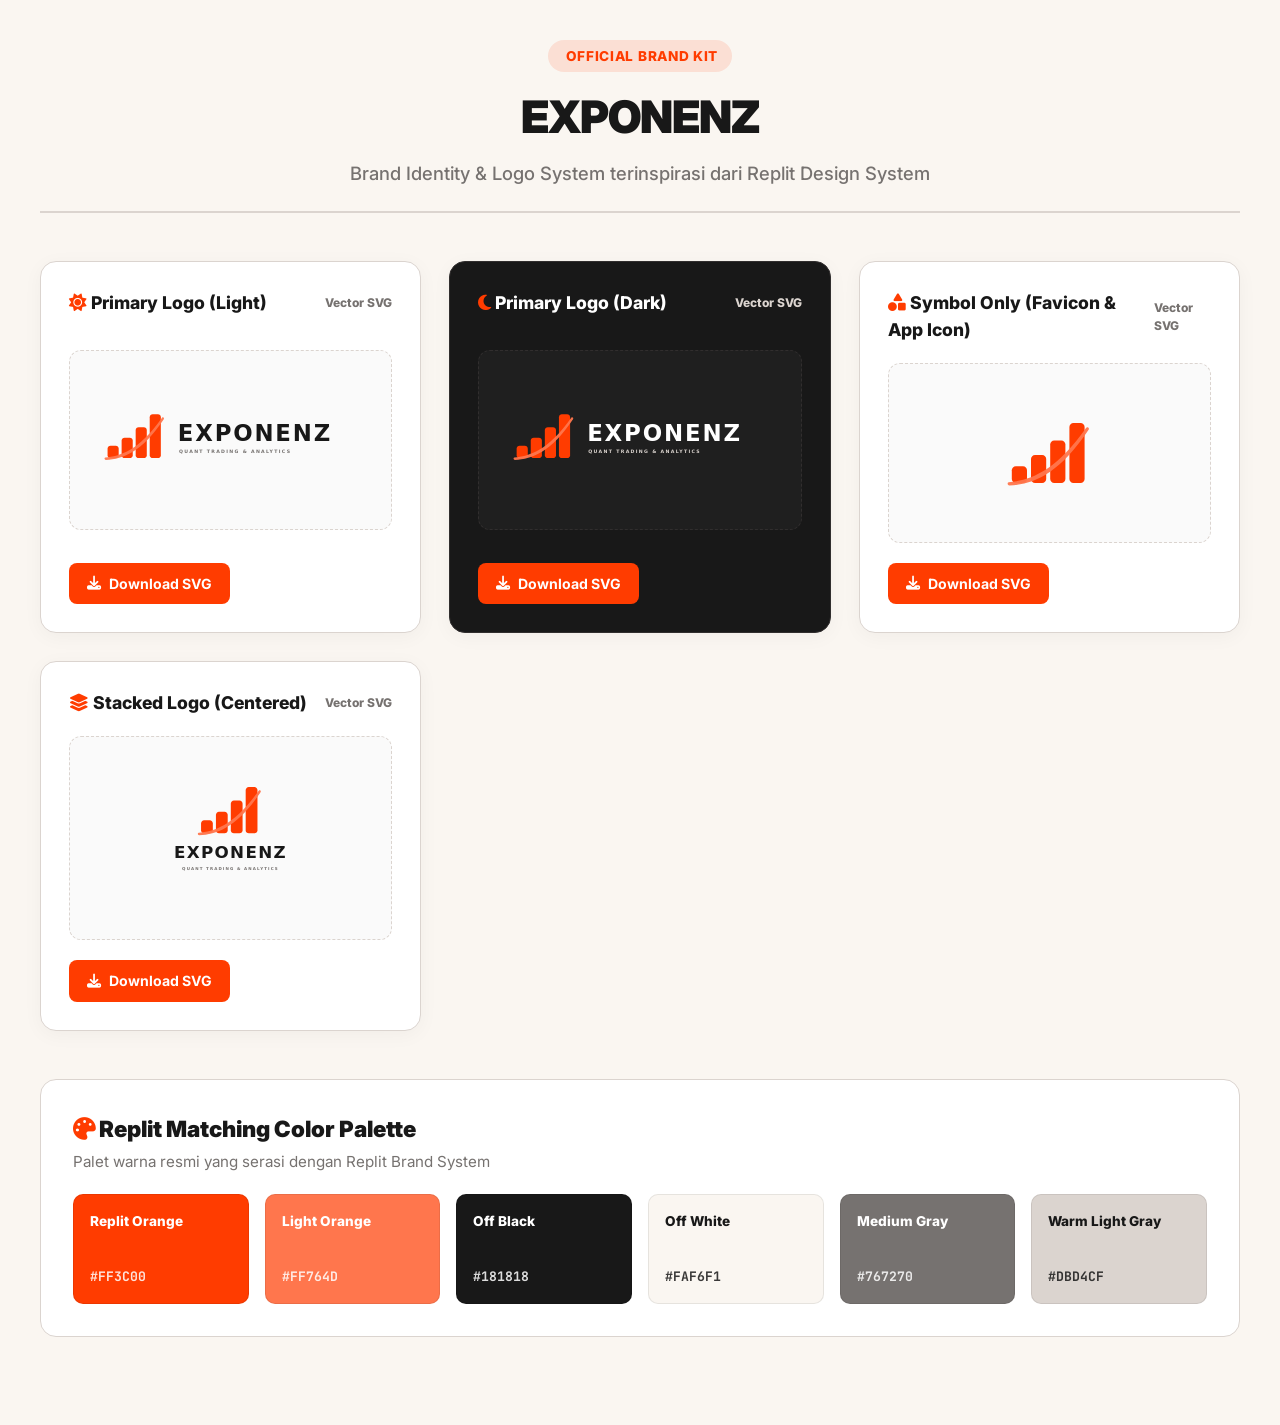
==== design/exponenz-brand/preview.html @ 91177ee4 "Add EXPONENZ Brand Identity and Logo Kit with Replit color palette" ====
<!DOCTYPE html>
<html lang="id">
<head>
    <meta charset="UTF-8">
    <meta name="viewport" content="width=device-width, initial-scale=1.0">
    <title>EXPONENZ - Official Brand Identity &amp; Logo Kit</title>
    <link rel="preconnect" href="https://fonts.googleapis.com">
    <link rel="preconnect" href="https://fonts.gstatic.com" crossorigin>
    <link href="https://fonts.googleapis.com/css2?family=Inter:wght@400;600;700;800;900&family=JetBrains+Mono:wght@600;800&display=swap" rel="stylesheet">
    <link rel="stylesheet" href="https://cdnjs.cloudflare.com/ajax/libs/font-awesome/6.4.0/css/all.min.css">
    <style>
        :root {
            --orange: #FF3C00;
            --light-orange: #FF764D;
            --off-white: #FAF6F1;
            --off-black: #181818;
            --dark-gray: #312E2E;
            --medium-gray: #767270;
            --warm-light-gray: #DBD4CF;
            --white: #FFFFFF;
        }

        * {
            box-sizing: border-box;
            margin: 0;
            padding: 0;
            font-family: 'Inter', -apple-system, BlinkMacSystemFont, sans-serif;
        }

        body {
            background-color: var(--off-white);
            color: var(--off-black);
            padding: 40px 20px;
            line-height: 1.5;
        }

        .container {
            max-width: 1200px;
            margin: 0 auto;
        }

        header {
            text-align: center;
            margin-bottom: 48px;
            padding-bottom: 24px;
            border-bottom: 2px solid var(--warm-light-gray);
        }

        .badge {
            display: inline-block;
            background: rgba(255, 60, 0, 0.12);
            color: var(--orange);
            font-size: 0.85rem;
            font-weight: 800;
            padding: 6px 14px;
            border-radius: 999px;
            margin-bottom: 12px;
            letter-spacing: 0.05em;
        }

        h1 {
            font-size: 2.8rem;
            font-weight: 900;
            letter-spacing: -0.02em;
            margin-bottom: 8px;
        }

        p.subtitle {
            font-size: 1.15rem;
            color: var(--medium-gray);
            font-weight: 500;
        }

        .grid {
            display: grid;
            grid-template-columns: repeat(auto-fit, minmax(360px, 1fr));
            gap: 28px;
            margin-bottom: 48px;
        }

        .card {
            background: var(--white);
            border: 1px solid var(--warm-light-gray);
            border-radius: 16px;
            padding: 28px;
            box-shadow: 0 4px 20px rgba(0, 0, 0, 0.04);
            display: flex;
            flex-direction: column;
            justify-content: space-between;
        }

        .card.dark-theme {
            background: var(--off-black);
            border-color: var(--dark-gray);
            color: var(--white);
        }

        .card-header {
            margin-bottom: 20px;
        }

        .card-title {
            font-size: 1.1rem;
            font-weight: 800;
            display: flex;
            align-items: center;
            justify-content: space-between;
        }

        .logo-preview-box {
            background: rgba(0, 0, 0, 0.02);
            border: 1px dashed var(--warm-light-gray);
            border-radius: 12px;
            padding: 36px 20px;
            display: flex;
            align-items: center;
            justify-content: center;
            min-height: 180px;
            margin-bottom: 20px;
        }

        .card.dark-theme .logo-preview-box {
            background: rgba(255, 255, 255, 0.03);
            border-color: var(--dark-gray);
        }

        .logo-preview-box svg {
            max-width: 100%;
            height: auto;
            max-height: 120px;
        }

        .palette-section {
            background: var(--white);
            border: 1px solid var(--warm-light-gray);
            border-radius: 16px;
            padding: 32px;
            margin-bottom: 48px;
        }

        .palette-grid {
            display: grid;
            grid-template-columns: repeat(auto-fit, minmax(160px, 1fr));
            gap: 16px;
            margin-top: 20px;
        }

        .color-chip {
            border-radius: 10px;
            padding: 16px;
            border: 1px solid rgba(0, 0, 0, 0.08);
            display: flex;
            flex-direction: column;
            justify-content: space-between;
            min-height: 110px;
        }

        .color-name {
            font-weight: 800;
            font-size: 0.85rem;
        }

        .color-hex {
            font-family: 'JetBrains Mono', monospace;
            font-size: 0.82rem;
            font-weight: 700;
            opacity: 0.85;
        }

        .btn-download {
            background: var(--orange);
            color: var(--white);
            border: none;
            padding: 10px 18px;
            border-radius: 8px;
            font-weight: 700;
            font-size: 0.88rem;
            cursor: pointer;
            display: inline-flex;
            align-items: center;
            gap: 8px;
            text-decoration: none;
            transition: opacity 0.2s;
        }

        .btn-download:hover {
            opacity: 0.9;
        }
    </style>
</head>
<body>
    <div class="container">
        <header>
            <div class="badge"><i class="fa-solid fa-sparkles"></i> OFFICIAL BRAND KIT</div>
            <h1>EXPONENZ</h1>
            <p class="subtitle">Brand Identity &amp; Logo System terinspirasi dari Replit Design System</p>
        </header>

        <div class="grid">
            <!-- 1. PRIMARY LOGO (LIGHT) -->
            <div class="card">
                <div class="card-header">
                    <div class="card-title">
                        <span><i class="fa-solid fa-sun" style="color: #FF3C00;"></i> Primary Logo (Light)</span>
                        <span style="font-size: 0.75rem; color: var(--medium-gray);">Vector SVG</span>
                    </div>
                </div>
                <div class="logo-preview-box">
                    <img src="./Logo Kit/Exponenz Primary Logo/Exponenz-Logo-Primary.svg" alt="Exponenz Primary Logo" style="max-height: 90px; width: auto;">
                </div>
                <div>
                    <a href="./Logo Kit/Exponenz Primary Logo/Exponenz-Logo-Primary.svg" download class="btn-download"><i class="fa-solid fa-download"></i> Download SVG</a>
                </div>
            </div>

            <!-- 2. PRIMARY LOGO (DARK MODE) -->
            <div class="card dark-theme">
                <div class="card-header">
                    <div class="card-title">
                        <span><i class="fa-solid fa-moon" style="color: #FF3C00;"></i> Primary Logo (Dark)</span>
                        <span style="font-size: 0.75rem; color: #DBD4CF;">Vector SVG</span>
                    </div>
                </div>
                <div class="logo-preview-box">
                    <img src="./Logo Kit/Exponenz Primary Logo/Exponenz-Logo-Dark.svg" alt="Exponenz Dark Logo" style="max-height: 90px; width: auto;">
                </div>
                <div>
                    <a href="./Logo Kit/Exponenz Primary Logo/Exponenz-Logo-Dark.svg" download class="btn-download"><i class="fa-solid fa-download"></i> Download SVG</a>
                </div>
            </div>

            <!-- 3. BRAND SYMBOL ONLY -->
            <div class="card">
                <div class="card-header">
                    <div class="card-title">
                        <span><i class="fa-solid fa-shapes" style="color: #FF3C00;"></i> Symbol Only (Favicon &amp; App Icon)</span>
                        <span style="font-size: 0.75rem; color: var(--medium-gray);">Vector SVG</span>
                    </div>
                </div>
                <div class="logo-preview-box">
                    <img src="./Logo Kit/Exponenz Symbol/Exponenz-Symbol.svg" alt="Exponenz Symbol" style="max-height: 100px; width: auto;">
                </div>
                <div>
                    <a href="./Logo Kit/Exponenz Symbol/Exponenz-Symbol.svg" download class="btn-download"><i class="fa-solid fa-download"></i> Download SVG</a>
                </div>
            </div>

            <!-- 4. STACKED LOGO -->
            <div class="card">
                <div class="card-header">
                    <div class="card-title">
                        <span><i class="fa-solid fa-layer-group" style="color: #FF3C00;"></i> Stacked Logo (Centered)</span>
                        <span style="font-size: 0.75rem; color: var(--medium-gray);">Vector SVG</span>
                    </div>
                </div>
                <div class="logo-preview-box">
                    <img src="./Logo Kit/Exponenz Stacked Logo/Exponenz-Logo-Stacked.svg" alt="Exponenz Stacked Logo" style="max-height: 130px; width: auto;">
                </div>
                <div>
                    <a href="./Logo Kit/Exponenz Stacked Logo/Exponenz-Logo-Stacked.svg" download class="btn-download"><i class="fa-solid fa-download"></i> Download SVG</a>
                </div>
            </div>
        </div>

        <!-- BRAND COLOR PALETTE -->
        <div class="palette-section">
            <h2 style="font-size: 1.4rem; font-weight: 900; margin-bottom: 6px;"><i class="fa-solid fa-palette" style="color: #FF3C00;"></i> Replit Matching Color Palette</h2>
            <p style="color: var(--medium-gray); font-size: 0.95rem;">Palet warna resmi yang serasi dengan Replit Brand System</p>

            <div class="palette-grid">
                <div class="color-chip" style="background: #FF3C00; color: #FFFFFF;">
                    <span class="color-name">Replit Orange</span>
                    <span class="color-hex">#FF3C00</span>
                </div>
                <div class="color-chip" style="background: #FF764D; color: #FFFFFF;">
                    <span class="color-name">Light Orange</span>
                    <span class="color-hex">#FF764D</span>
                </div>
                <div class="color-chip" style="background: #181818; color: #FFFFFF;">
                    <span class="color-name">Off Black</span>
                    <span class="color-hex">#181818</span>
                </div>
                <div class="color-chip" style="background: #FAF6F1; color: #181818;">
                    <span class="color-name">Off White</span>
                    <span class="color-hex">#FAF6F1</span>
                </div>
                <div class="color-chip" style="background: #767270; color: #FFFFFF;">
                    <span class="color-name">Medium Gray</span>
                    <span class="color-hex">#767270</span>
                </div>
                <div class="color-chip" style="background: #DBD4CF; color: #181818;">
                    <span class="color-name">Warm Light Gray</span>
                    <span class="color-hex">#DBD4CF</span>
                </div>
            </div>
        </div>
    </div>
</body>
</html>
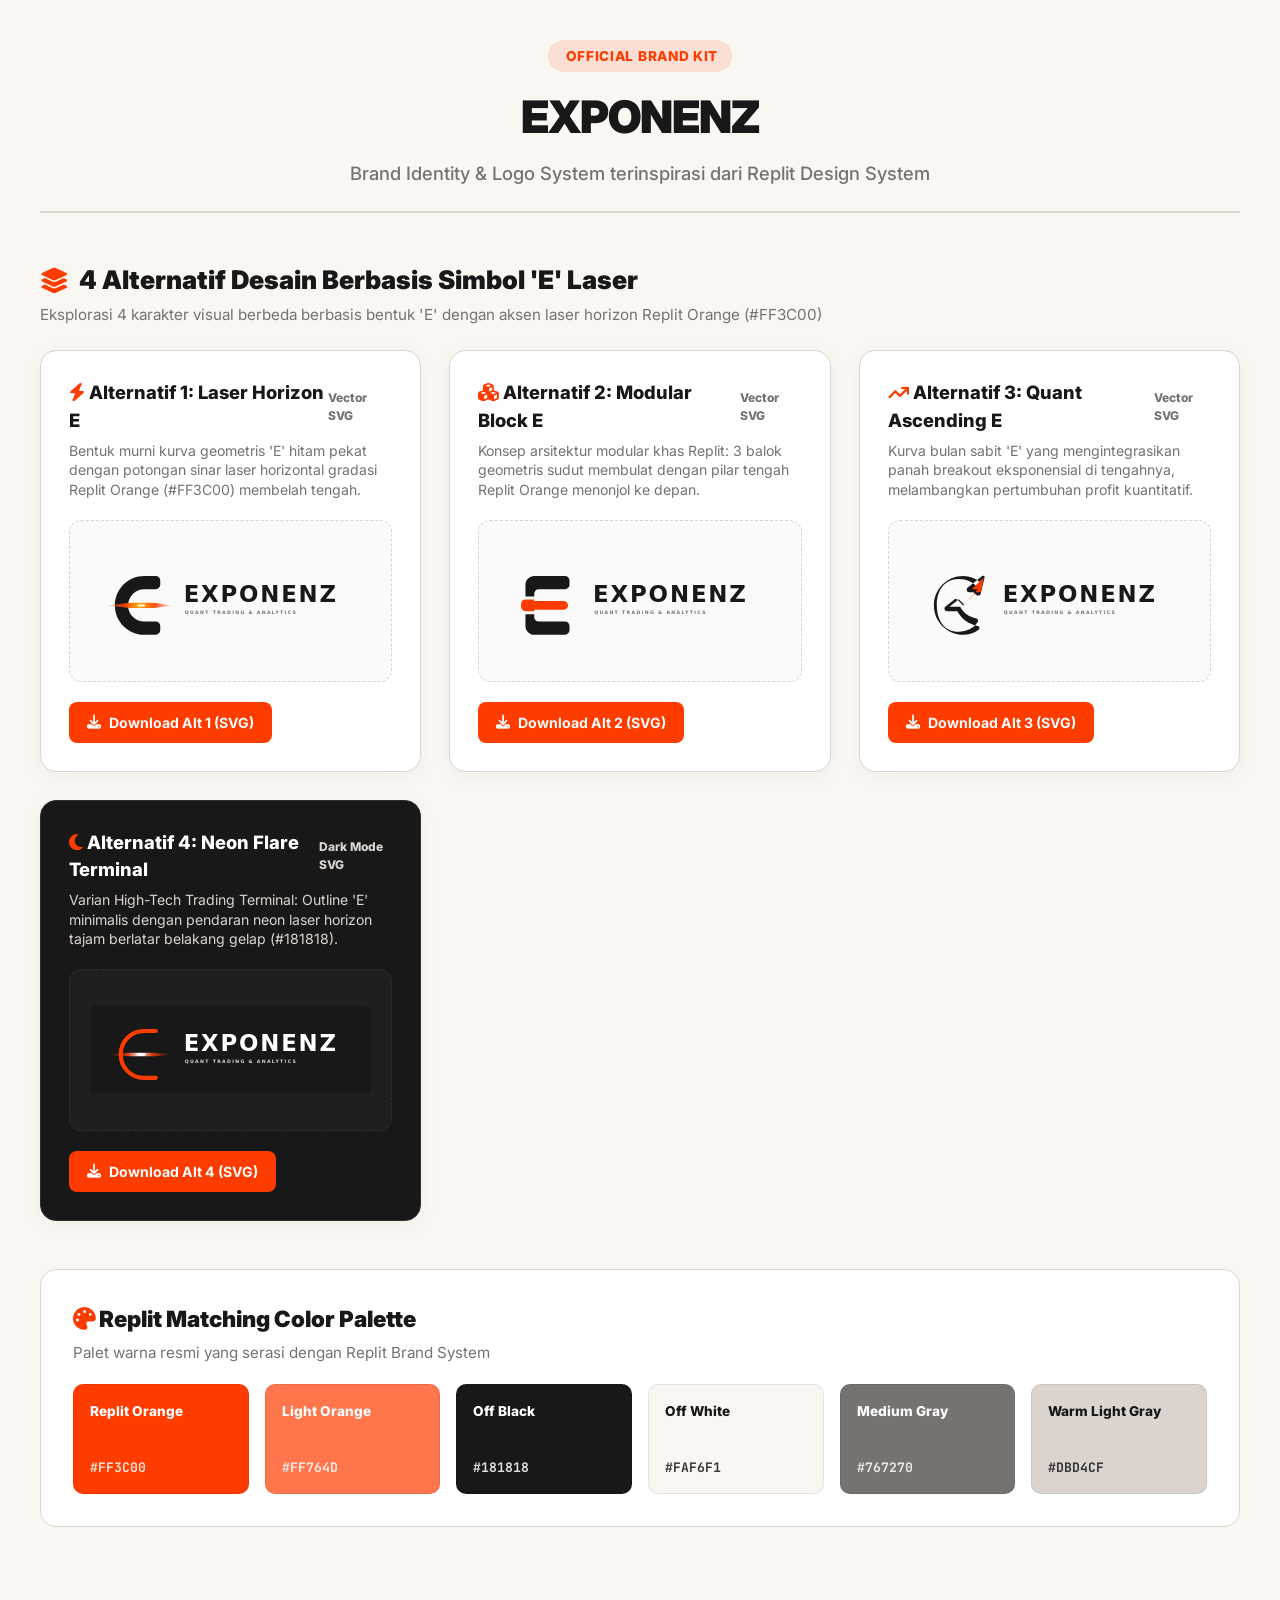
==== commit fdfea90e: "Add 4 logo design alternatives based on laser E concept" ====
--- a/design/exponenz-brand/preview.html
+++ b/design/exponenz-brand/preview.html
@@ -3,7 +3,7 @@
 <head>
     <meta charset="UTF-8">
     <meta name="viewport" content="width=device-width, initial-scale=1.0">
-    <title>EXPONENZ - Official Brand Identity &amp; Logo Kit</title>
+    <title>EXPONENZ - Official Brand Identity &amp; Logo Alternatives</title>
     <link rel="preconnect" href="https://fonts.googleapis.com">
     <link rel="preconnect" href="https://fonts.gstatic.com" crossorigin>
     <link href="https://fonts.googleapis.com/css2?family=Inter:wght@400;600;700;800;900&family=JetBrains+Mono:wght@600;800&display=swap" rel="stylesheet">
@@ -71,6 +71,26 @@
             font-weight: 500;
         }
 
+        .section-header {
+            margin-top: 40px;
+            margin-bottom: 24px;
+        }
+
+        .section-header h2 {
+            font-size: 1.6rem;
+            font-weight: 900;
+            color: var(--off-black);
+            display: flex;
+            align-items: center;
+            gap: 10px;
+        }
+
+        .section-header p {
+            color: var(--medium-gray);
+            font-size: 0.95rem;
+            margin-top: 4px;
+        }
+
         .grid {
             display: grid;
             grid-template-columns: repeat(auto-fit, minmax(360px, 1fr));
@@ -87,6 +107,12 @@
             display: flex;
             flex-direction: column;
             justify-content: space-between;
+            transition: transform 0.2s, box-shadow 0.2s;
+        }
+
+        .card:hover {
+            transform: translateY(-4px);
+            box-shadow: 0 10px 30px rgba(0, 0, 0, 0.08);
         }
 
         .card.dark-theme {
@@ -100,11 +126,22 @@
         }
 
         .card-title {
-            font-size: 1.1rem;
+            font-size: 1.15rem;
             font-weight: 800;
             display: flex;
             align-items: center;
             justify-content: space-between;
+        }
+
+        .card-desc {
+            font-size: 0.88rem;
+            color: var(--medium-gray);
+            margin-top: 6px;
+            line-height: 1.4;
+        }
+
+        .card.dark-theme .card-desc {
+            color: var(--warm-light-gray);
         }
 
         .logo-preview-box {
@@ -115,7 +152,7 @@
             display: flex;
             align-items: center;
             justify-content: center;
-            min-height: 180px;
+            min-height: 160px;
             margin-bottom: 20px;
         }
 
@@ -124,10 +161,10 @@
             border-color: var(--dark-gray);
         }
 
-        .logo-preview-box svg {
+        .logo-preview-box img, .logo-preview-box svg {
             max-width: 100%;
             height: auto;
-            max-height: 120px;
+            max-height: 110px;
         }
 
         .palette-section {
@@ -196,68 +233,86 @@
             <p class="subtitle">Brand Identity &amp; Logo System terinspirasi dari Replit Design System</p>
         </header>
 
+        <!-- 4 ALTERNATIF BERBASIS SIMBOL 'E' DENGAN LASER HORIZON -->
+        <div class="section-header">
+            <h2><i class="fa-solid fa-layer-group" style="color: #FF3C00;"></i> 4 Alternatif Desain Berbasis Simbol 'E' Laser</h2>
+            <p>Eksplorasi 4 karakter visual berbeda berbasis bentuk 'E' dengan aksen laser horizon Replit Orange (#FF3C00)</p>
+        </div>
+
         <div class="grid">
-            <!-- 1. PRIMARY LOGO (LIGHT) -->
+            <!-- ALT 1: LASER HORIZON E -->
             <div class="card">
-                <div class="card-header">
-                    <div class="card-title">
-                        <span><i class="fa-solid fa-sun" style="color: #FF3C00;"></i> Primary Logo (Light)</span>
-                        <span style="font-size: 0.75rem; color: var(--medium-gray);">Vector SVG</span>
-                    </div>
-                </div>
-                <div class="logo-preview-box">
-                    <img src="./Logo Kit/Exponenz Primary Logo/Exponenz-Logo-Primary.svg" alt="Exponenz Primary Logo" style="max-height: 90px; width: auto;">
-                </div>
-                <div>
-                    <a href="./Logo Kit/Exponenz Primary Logo/Exponenz-Logo-Primary.svg" download class="btn-download"><i class="fa-solid fa-download"></i> Download SVG</a>
-                </div>
-            </div>
-
-            <!-- 2. PRIMARY LOGO (DARK MODE) -->
+                <div>
+                    <div class="card-header">
+                        <div class="card-title">
+                            <span><i class="fa-solid fa-bolt" style="color: #FF3C00;"></i> Alternatif 1: Laser Horizon E</span>
+                            <span style="font-size: 0.75rem; color: var(--medium-gray);">Vector SVG</span>
+                        </div>
+                        <p class="card-desc">Bentuk murni kurva geometris 'E' hitam pekat dengan potongan sinar laser horizontal gradasi Replit Orange (#FF3C00) membelah tengah.</p>
+                    </div>
+                    <div class="logo-preview-box">
+                        <img src="./alternatives/Alt-1-Laser-Horizon.svg" alt="Alt 1 Laser Horizon E">
+                    </div>
+                </div>
+                <div>
+                    <a href="./alternatives/Alt-1-Laser-Horizon.svg" download class="btn-download"><i class="fa-solid fa-download"></i> Download Alt 1 (SVG)</a>
+                </div>
+            </div>
+
+            <!-- ALT 2: MODULAR BLOCK E -->
+            <div class="card">
+                <div>
+                    <div class="card-header">
+                        <div class="card-title">
+                            <span><i class="fa-solid fa-cubes" style="color: #FF3C00;"></i> Alternatif 2: Modular Block E</span>
+                            <span style="font-size: 0.75rem; color: var(--medium-gray);">Vector SVG</span>
+                        </div>
+                        <p class="card-desc">Konsep arsitektur modular khas Replit: 3 balok geometris sudut membulat dengan pilar tengah Replit Orange menonjol ke depan.</p>
+                    </div>
+                    <div class="logo-preview-box">
+                        <img src="./alternatives/Alt-2-Modular-Block.svg" alt="Alt 2 Modular Block E">
+                    </div>
+                </div>
+                <div>
+                    <a href="./alternatives/Alt-2-Modular-Block.svg" download class="btn-download"><i class="fa-solid fa-download"></i> Download Alt 2 (SVG)</a>
+                </div>
+            </div>
+
+            <!-- ALT 3: QUANT ASCENDING E -->
+            <div class="card">
+                <div>
+                    <div class="card-header">
+                        <div class="card-title">
+                            <span><i class="fa-solid fa-arrow-trend-up" style="color: #FF3C00;"></i> Alternatif 3: Quant Ascending E</span>
+                            <span style="font-size: 0.75rem; color: var(--medium-gray);">Vector SVG</span>
+                        </div>
+                        <p class="card-desc">Kurva bulan sabit 'E' yang mengintegrasikan panah breakout eksponensial di tengahnya, melambangkan pertumbuhan profit kuantitatif.</p>
+                    </div>
+                    <div class="logo-preview-box">
+                        <img src="./alternatives/Alt-3-Quant-Ascending.svg" alt="Alt 3 Quant Ascending E">
+                    </div>
+                </div>
+                <div>
+                    <a href="./alternatives/Alt-3-Quant-Ascending.svg" download class="btn-download"><i class="fa-solid fa-download"></i> Download Alt 3 (SVG)</a>
+                </div>
+            </div>
+
+            <!-- ALT 4: NEON FLARE DARK -->
             <div class="card dark-theme">
-                <div class="card-header">
-                    <div class="card-title">
-                        <span><i class="fa-solid fa-moon" style="color: #FF3C00;"></i> Primary Logo (Dark)</span>
-                        <span style="font-size: 0.75rem; color: #DBD4CF;">Vector SVG</span>
-                    </div>
-                </div>
-                <div class="logo-preview-box">
-                    <img src="./Logo Kit/Exponenz Primary Logo/Exponenz-Logo-Dark.svg" alt="Exponenz Dark Logo" style="max-height: 90px; width: auto;">
-                </div>
-                <div>
-                    <a href="./Logo Kit/Exponenz Primary Logo/Exponenz-Logo-Dark.svg" download class="btn-download"><i class="fa-solid fa-download"></i> Download SVG</a>
-                </div>
-            </div>
-
-            <!-- 3. BRAND SYMBOL ONLY -->
-            <div class="card">
-                <div class="card-header">
-                    <div class="card-title">
-                        <span><i class="fa-solid fa-shapes" style="color: #FF3C00;"></i> Symbol Only (Favicon &amp; App Icon)</span>
-                        <span style="font-size: 0.75rem; color: var(--medium-gray);">Vector SVG</span>
-                    </div>
-                </div>
-                <div class="logo-preview-box">
-                    <img src="./Logo Kit/Exponenz Symbol/Exponenz-Symbol.svg" alt="Exponenz Symbol" style="max-height: 100px; width: auto;">
-                </div>
-                <div>
-                    <a href="./Logo Kit/Exponenz Symbol/Exponenz-Symbol.svg" download class="btn-download"><i class="fa-solid fa-download"></i> Download SVG</a>
-                </div>
-            </div>
-
-            <!-- 4. STACKED LOGO -->
-            <div class="card">
-                <div class="card-header">
-                    <div class="card-title">
-                        <span><i class="fa-solid fa-layer-group" style="color: #FF3C00;"></i> Stacked Logo (Centered)</span>
-                        <span style="font-size: 0.75rem; color: var(--medium-gray);">Vector SVG</span>
-                    </div>
-                </div>
-                <div class="logo-preview-box">
-                    <img src="./Logo Kit/Exponenz Stacked Logo/Exponenz-Logo-Stacked.svg" alt="Exponenz Stacked Logo" style="max-height: 130px; width: auto;">
-                </div>
-                <div>
-                    <a href="./Logo Kit/Exponenz Stacked Logo/Exponenz-Logo-Stacked.svg" download class="btn-download"><i class="fa-solid fa-download"></i> Download SVG</a>
+                <div>
+                    <div class="card-header">
+                        <div class="card-title">
+                            <span><i class="fa-solid fa-moon" style="color: #FF3C00;"></i> Alternatif 4: Neon Flare Terminal</span>
+                            <span style="font-size: 0.75rem; color: var(--warm-light-gray);">Dark Mode SVG</span>
+                        </div>
+                        <p class="card-desc">Varian High-Tech Trading Terminal: Outline 'E' minimalis dengan pendaran neon laser horizon tajam berlatar belakang gelap (#181818).</p>
+                    </div>
+                    <div class="logo-preview-box">
+                        <img src="./alternatives/Alt-4-Neon-Flare-Dark.svg" alt="Alt 4 Neon Flare Dark">
+                    </div>
+                </div>
+                <div>
+                    <a href="./alternatives/Alt-4-Neon-Flare-Dark.svg" download class="btn-download"><i class="fa-solid fa-download"></i> Download Alt 4 (SVG)</a>
                 </div>
             </div>
         </div>
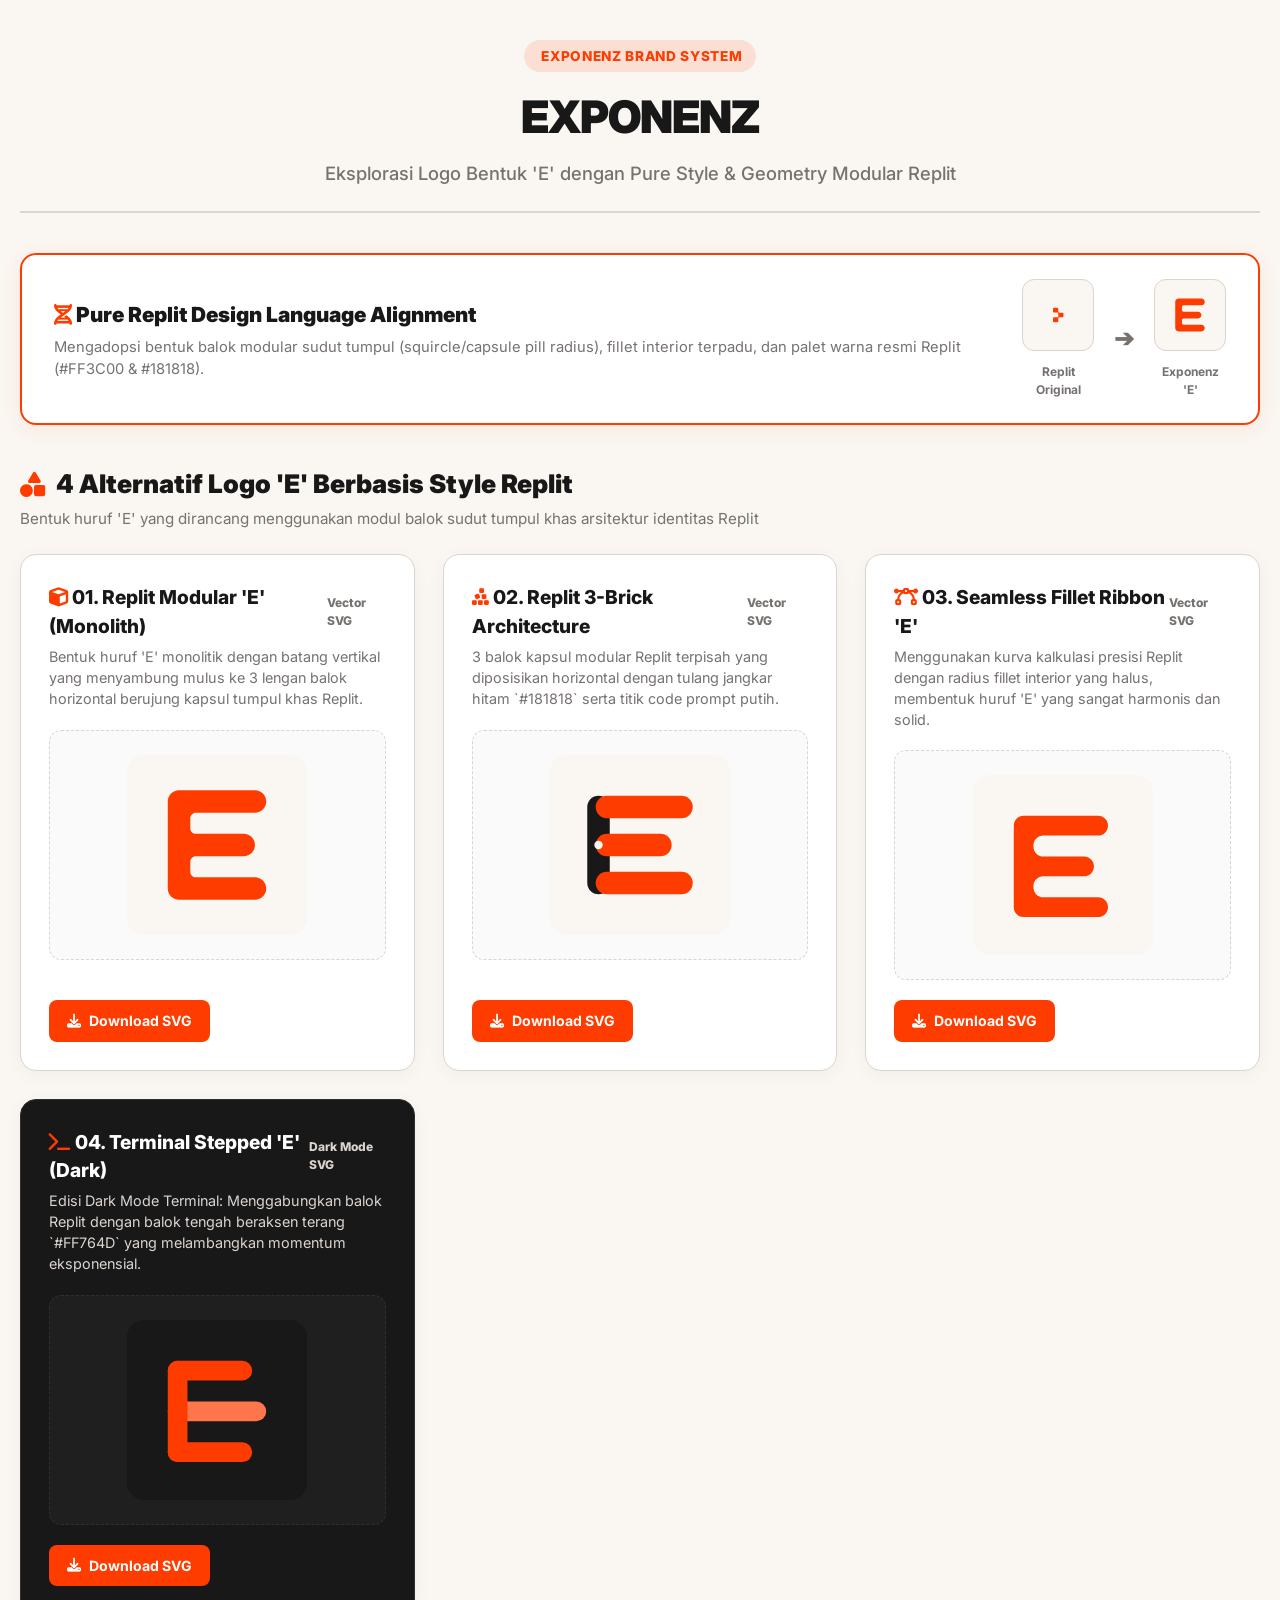
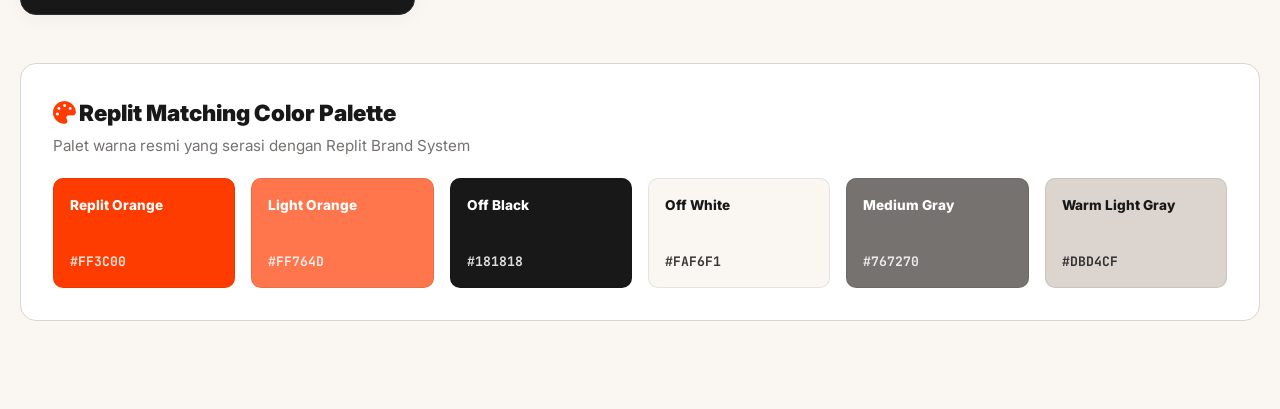
==== commit e70a4ca5: "Add 4 Replit-style modular E logo variations" ====
--- a/design/exponenz-brand/preview.html
+++ b/design/exponenz-brand/preview.html
@@ -3,7 +3,7 @@
 <head>
     <meta charset="UTF-8">
     <meta name="viewport" content="width=device-width, initial-scale=1.0">
-    <title>EXPONENZ - Official Brand Identity &amp; Logo Alternatives</title>
+    <title>EXPONENZ - Replit-Style Logo Exploration</title>
     <link rel="preconnect" href="https://fonts.googleapis.com">
     <link rel="preconnect" href="https://fonts.gstatic.com" crossorigin>
     <link href="https://fonts.googleapis.com/css2?family=Inter:wght@400;600;700;800;900&family=JetBrains+Mono:wght@600;800&display=swap" rel="stylesheet">
@@ -35,13 +35,13 @@
         }
 
         .container {
-            max-width: 1200px;
+            max-width: 1280px;
             margin: 0 auto;
         }
 
         header {
             text-align: center;
-            margin-bottom: 48px;
+            margin-bottom: 40px;
             padding-bottom: 24px;
             border-bottom: 2px solid var(--warm-light-gray);
         }
@@ -71,6 +71,59 @@
             font-weight: 500;
         }
 
+        /* DNA Comparison Banner */
+        .dna-banner {
+            background: var(--white);
+            border: 2px solid var(--orange);
+            border-radius: 16px;
+            padding: 24px 32px;
+            margin-bottom: 40px;
+            display: flex;
+            align-items: center;
+            justify-content: space-between;
+            gap: 24px;
+            box-shadow: 0 4px 20px rgba(255, 60, 0, 0.08);
+        }
+
+        .dna-info h3 {
+            font-size: 1.3rem;
+            font-weight: 900;
+            color: var(--off-black);
+            margin-bottom: 6px;
+        }
+
+        .dna-info p {
+            font-size: 0.92rem;
+            color: var(--medium-gray);
+        }
+
+        .dna-visuals {
+            display: flex;
+            align-items: center;
+            gap: 20px;
+        }
+
+        .dna-box {
+            text-align: center;
+        }
+
+        .dna-box span {
+            display: block;
+            font-size: 0.75rem;
+            font-weight: 700;
+            margin-top: 6px;
+            color: var(--medium-gray);
+        }
+
+        .dna-box svg, .dna-box img {
+            width: 72px;
+            height: 72px;
+            border-radius: 12px;
+            background: var(--off-white);
+            padding: 8px;
+            border: 1px solid var(--warm-light-gray);
+        }
+
         .section-header {
             margin-top: 40px;
             margin-bottom: 24px;
@@ -93,7 +146,7 @@
 
         .grid {
             display: grid;
-            grid-template-columns: repeat(auto-fit, minmax(360px, 1fr));
+            grid-template-columns: repeat(auto-fit, minmax(380px, 1fr));
             gap: 28px;
             margin-bottom: 48px;
         }
@@ -126,7 +179,7 @@
         }
 
         .card-title {
-            font-size: 1.15rem;
+            font-size: 1.2rem;
             font-weight: 800;
             display: flex;
             align-items: center;
@@ -134,10 +187,10 @@
         }
 
         .card-desc {
-            font-size: 0.88rem;
+            font-size: 0.9rem;
             color: var(--medium-gray);
             margin-top: 6px;
-            line-height: 1.4;
+            line-height: 1.45;
         }
 
         .card.dark-theme .card-desc {
@@ -148,11 +201,11 @@
             background: rgba(0, 0, 0, 0.02);
             border: 1px dashed var(--warm-light-gray);
             border-radius: 12px;
-            padding: 36px 20px;
+            padding: 24px;
             display: flex;
             align-items: center;
             justify-content: center;
-            min-height: 160px;
+            min-height: 220px;
             margin-bottom: 20px;
         }
 
@@ -164,44 +217,7 @@
         .logo-preview-box img, .logo-preview-box svg {
             max-width: 100%;
             height: auto;
-            max-height: 110px;
-        }
-
-        .palette-section {
-            background: var(--white);
-            border: 1px solid var(--warm-light-gray);
-            border-radius: 16px;
-            padding: 32px;
-            margin-bottom: 48px;
-        }
-
-        .palette-grid {
-            display: grid;
-            grid-template-columns: repeat(auto-fit, minmax(160px, 1fr));
-            gap: 16px;
-            margin-top: 20px;
-        }
-
-        .color-chip {
-            border-radius: 10px;
-            padding: 16px;
-            border: 1px solid rgba(0, 0, 0, 0.08);
-            display: flex;
-            flex-direction: column;
-            justify-content: space-between;
-            min-height: 110px;
-        }
-
-        .color-name {
-            font-weight: 800;
-            font-size: 0.85rem;
-        }
-
-        .color-hex {
-            font-family: 'JetBrains Mono', monospace;
-            font-size: 0.82rem;
-            font-weight: 700;
-            opacity: 0.85;
+            max-height: 180px;
         }
 
         .btn-download {
@@ -223,96 +239,153 @@
         .btn-download:hover {
             opacity: 0.9;
         }
+
+        /* PALETTE SECTION */
+        .palette-section {
+            background: var(--white);
+            border: 1px solid var(--warm-light-gray);
+            border-radius: 16px;
+            padding: 32px;
+            margin-bottom: 48px;
+        }
+
+        .palette-grid {
+            display: grid;
+            grid-template-columns: repeat(auto-fit, minmax(160px, 1fr));
+            gap: 16px;
+            margin-top: 20px;
+        }
+
+        .color-chip {
+            border-radius: 10px;
+            padding: 16px;
+            border: 1px solid rgba(0, 0, 0, 0.08);
+            display: flex;
+            flex-direction: column;
+            justify-content: space-between;
+            min-height: 110px;
+        }
+
+        .color-name {
+            font-weight: 800;
+            font-size: 0.85rem;
+        }
+
+        .color-hex {
+            font-family: 'JetBrains Mono', monospace;
+            font-size: 0.82rem;
+            font-weight: 700;
+            opacity: 0.85;
+        }
     </style>
 </head>
 <body>
     <div class="container">
         <header>
-            <div class="badge"><i class="fa-solid fa-sparkles"></i> OFFICIAL BRAND KIT</div>
+            <div class="badge"><i class="fa-solid fa-sparkles"></i> EXPONENZ BRAND SYSTEM</div>
             <h1>EXPONENZ</h1>
-            <p class="subtitle">Brand Identity &amp; Logo System terinspirasi dari Replit Design System</p>
+            <p class="subtitle">Eksplorasi Logo Bentuk 'E' dengan Pure Style &amp; Geometry Modular Replit</p>
         </header>
 
-        <!-- 4 ALTERNATIF BERBASIS SIMBOL 'E' DENGAN LASER HORIZON -->
+        <!-- DNA COMPARISON BANNER -->
+        <div class="dna-banner">
+            <div class="dna-info">
+                <h3><i class="fa-solid fa-dna" style="color: #FF3C00;"></i> Pure Replit Design Language Alignment</h3>
+                <p>Mengadopsi bentuk balok modular sudut tumpul (squircle/capsule pill radius), fillet interior terpadu, dan palet warna resmi Replit (#FF3C00 &amp; #181818).</p>
+            </div>
+            <div class="dna-visuals">
+                <div class="dna-box">
+                    <img src="../replit-brand/Logo%20Kit/Replit%20Primary%20Logo/Replit%20Symbol/Replit-Logo-Symbol.svg" alt="Replit Logo Original">
+                    <span>Replit Original</span>
+                </div>
+                <div style="font-size: 1.5rem; color: var(--medium-gray); font-weight: 900;">➔</div>
+                <div class="dna-box">
+                    <img src="./alternatives/Alt-1-Replit-Modular-E.svg" alt="Exponenz E Style">
+                    <span>Exponenz 'E'</span>
+                </div>
+            </div>
+        </div>
+
+        <!-- 4 REPLIT-STYLE 'E' ALTERNATIVES -->
         <div class="section-header">
-            <h2><i class="fa-solid fa-layer-group" style="color: #FF3C00;"></i> 4 Alternatif Desain Berbasis Simbol 'E' Laser</h2>
-            <p>Eksplorasi 4 karakter visual berbeda berbasis bentuk 'E' dengan aksen laser horizon Replit Orange (#FF3C00)</p>
+            <h2><i class="fa-solid fa-shapes" style="color: #FF3C00;"></i> 4 Alternatif Logo 'E' Berbasis Style Replit</h2>
+            <p>Bentuk huruf 'E' yang dirancang menggunakan modul balok sudut tumpul khas arsitektur identitas Replit</p>
         </div>
 
         <div class="grid">
-            <!-- ALT 1: LASER HORIZON E -->
+            <!-- REPLIT ALT 1: MODULAR CONNECTED E -->
             <div class="card">
                 <div>
                     <div class="card-header">
                         <div class="card-title">
-                            <span><i class="fa-solid fa-bolt" style="color: #FF3C00;"></i> Alternatif 1: Laser Horizon E</span>
+                            <span><i class="fa-solid fa-cube" style="color: #FF3C00;"></i> 01. Replit Modular 'E' (Monolith)</span>
                             <span style="font-size: 0.75rem; color: var(--medium-gray);">Vector SVG</span>
                         </div>
-                        <p class="card-desc">Bentuk murni kurva geometris 'E' hitam pekat dengan potongan sinar laser horizontal gradasi Replit Orange (#FF3C00) membelah tengah.</p>
+                        <p class="card-desc">Bentuk huruf 'E' monolitik dengan batang vertikal yang menyambung mulus ke 3 lengan balok horizontal berujung kapsul tumpul khas Replit.</p>
                     </div>
                     <div class="logo-preview-box">
-                        <img src="./alternatives/Alt-1-Laser-Horizon.svg" alt="Alt 1 Laser Horizon E">
-                    </div>
-                </div>
-                <div>
-                    <a href="./alternatives/Alt-1-Laser-Horizon.svg" download class="btn-download"><i class="fa-solid fa-download"></i> Download Alt 1 (SVG)</a>
-                </div>
-            </div>
-
-            <!-- ALT 2: MODULAR BLOCK E -->
+                        <img src="./alternatives/Alt-1-Replit-Modular-E.svg" alt="Alt 1 Replit Modular E">
+                    </div>
+                </div>
+                <div>
+                    <a href="./alternatives/Alt-1-Replit-Modular-E.svg" download class="btn-download"><i class="fa-solid fa-download"></i> Download SVG</a>
+                </div>
+            </div>
+
+            <!-- REPLIT ALT 2: 3-BRICK STACK -->
             <div class="card">
                 <div>
                     <div class="card-header">
                         <div class="card-title">
-                            <span><i class="fa-solid fa-cubes" style="color: #FF3C00;"></i> Alternatif 2: Modular Block E</span>
+                            <span><i class="fa-solid fa-cubes-stacked" style="color: #FF3C00;"></i> 02. Replit 3-Brick Architecture</span>
                             <span style="font-size: 0.75rem; color: var(--medium-gray);">Vector SVG</span>
                         </div>
-                        <p class="card-desc">Konsep arsitektur modular khas Replit: 3 balok geometris sudut membulat dengan pilar tengah Replit Orange menonjol ke depan.</p>
+                        <p class="card-desc">3 balok kapsul modular Replit terpisah yang diposisikan horizontal dengan tulang jangkar hitam `#181818` serta titik code prompt putih.</p>
                     </div>
                     <div class="logo-preview-box">
-                        <img src="./alternatives/Alt-2-Modular-Block.svg" alt="Alt 2 Modular Block E">
-                    </div>
-                </div>
-                <div>
-                    <a href="./alternatives/Alt-2-Modular-Block.svg" download class="btn-download"><i class="fa-solid fa-download"></i> Download Alt 2 (SVG)</a>
-                </div>
-            </div>
-
-            <!-- ALT 3: QUANT ASCENDING E -->
+                        <img src="./alternatives/Alt-2-Replit-Brick-Stack.svg" alt="Alt 2 Replit Brick Stack">
+                    </div>
+                </div>
+                <div>
+                    <a href="./alternatives/Alt-2-Replit-Brick-Stack.svg" download class="btn-download"><i class="fa-solid fa-download"></i> Download SVG</a>
+                </div>
+            </div>
+
+            <!-- REPLIT ALT 3: SEAMLESS RIBBON E -->
             <div class="card">
                 <div>
                     <div class="card-header">
                         <div class="card-title">
-                            <span><i class="fa-solid fa-arrow-trend-up" style="color: #FF3C00;"></i> Alternatif 3: Quant Ascending E</span>
+                            <span><i class="fa-solid fa-bezier-curve" style="color: #FF3C00;"></i> 03. Seamless Fillet Ribbon 'E'</span>
                             <span style="font-size: 0.75rem; color: var(--medium-gray);">Vector SVG</span>
                         </div>
-                        <p class="card-desc">Kurva bulan sabit 'E' yang mengintegrasikan panah breakout eksponensial di tengahnya, melambangkan pertumbuhan profit kuantitatif.</p>
+                        <p class="card-desc">Menggunakan kurva kalkulasi presisi Replit dengan radius fillet interior yang halus, membentuk huruf 'E' yang sangat harmonis dan solid.</p>
                     </div>
                     <div class="logo-preview-box">
-                        <img src="./alternatives/Alt-3-Quant-Ascending.svg" alt="Alt 3 Quant Ascending E">
-                    </div>
-                </div>
-                <div>
-                    <a href="./alternatives/Alt-3-Quant-Ascending.svg" download class="btn-download"><i class="fa-solid fa-download"></i> Download Alt 3 (SVG)</a>
-                </div>
-            </div>
-
-            <!-- ALT 4: NEON FLARE DARK -->
+                        <img src="./alternatives/Alt-3-Replit-Ribbon-E.svg" alt="Alt 3 Replit Ribbon E">
+                    </div>
+                </div>
+                <div>
+                    <a href="./alternatives/Alt-3-Replit-Ribbon-E.svg" download class="btn-download"><i class="fa-solid fa-download"></i> Download SVG</a>
+                </div>
+            </div>
+
+            <!-- REPLIT ALT 4: TERMINAL STEPPED E DARK -->
             <div class="card dark-theme">
                 <div>
                     <div class="card-header">
                         <div class="card-title">
-                            <span><i class="fa-solid fa-moon" style="color: #FF3C00;"></i> Alternatif 4: Neon Flare Terminal</span>
+                            <span><i class="fa-solid fa-terminal" style="color: #FF3C00;"></i> 04. Terminal Stepped 'E' (Dark)</span>
                             <span style="font-size: 0.75rem; color: var(--warm-light-gray);">Dark Mode SVG</span>
                         </div>
-                        <p class="card-desc">Varian High-Tech Trading Terminal: Outline 'E' minimalis dengan pendaran neon laser horizon tajam berlatar belakang gelap (#181818).</p>
+                        <p class="card-desc">Edisi Dark Mode Terminal: Menggabungkan balok Replit dengan balok tengah beraksen terang `#FF764D` yang melambangkan momentum eksponensial.</p>
                     </div>
                     <div class="logo-preview-box">
-                        <img src="./alternatives/Alt-4-Neon-Flare-Dark.svg" alt="Alt 4 Neon Flare Dark">
-                    </div>
-                </div>
-                <div>
-                    <a href="./alternatives/Alt-4-Neon-Flare-Dark.svg" download class="btn-download"><i class="fa-solid fa-download"></i> Download Alt 4 (SVG)</a>
+                        <img src="./alternatives/Alt-4-Replit-Stepped-E-Dark.svg" alt="Alt 4 Replit Stepped E Dark">
+                    </div>
+                </div>
+                <div>
+                    <a href="./alternatives/Alt-4-Replit-Stepped-E-Dark.svg" download class="btn-download"><i class="fa-solid fa-download"></i> Download SVG</a>
                 </div>
             </div>
         </div>
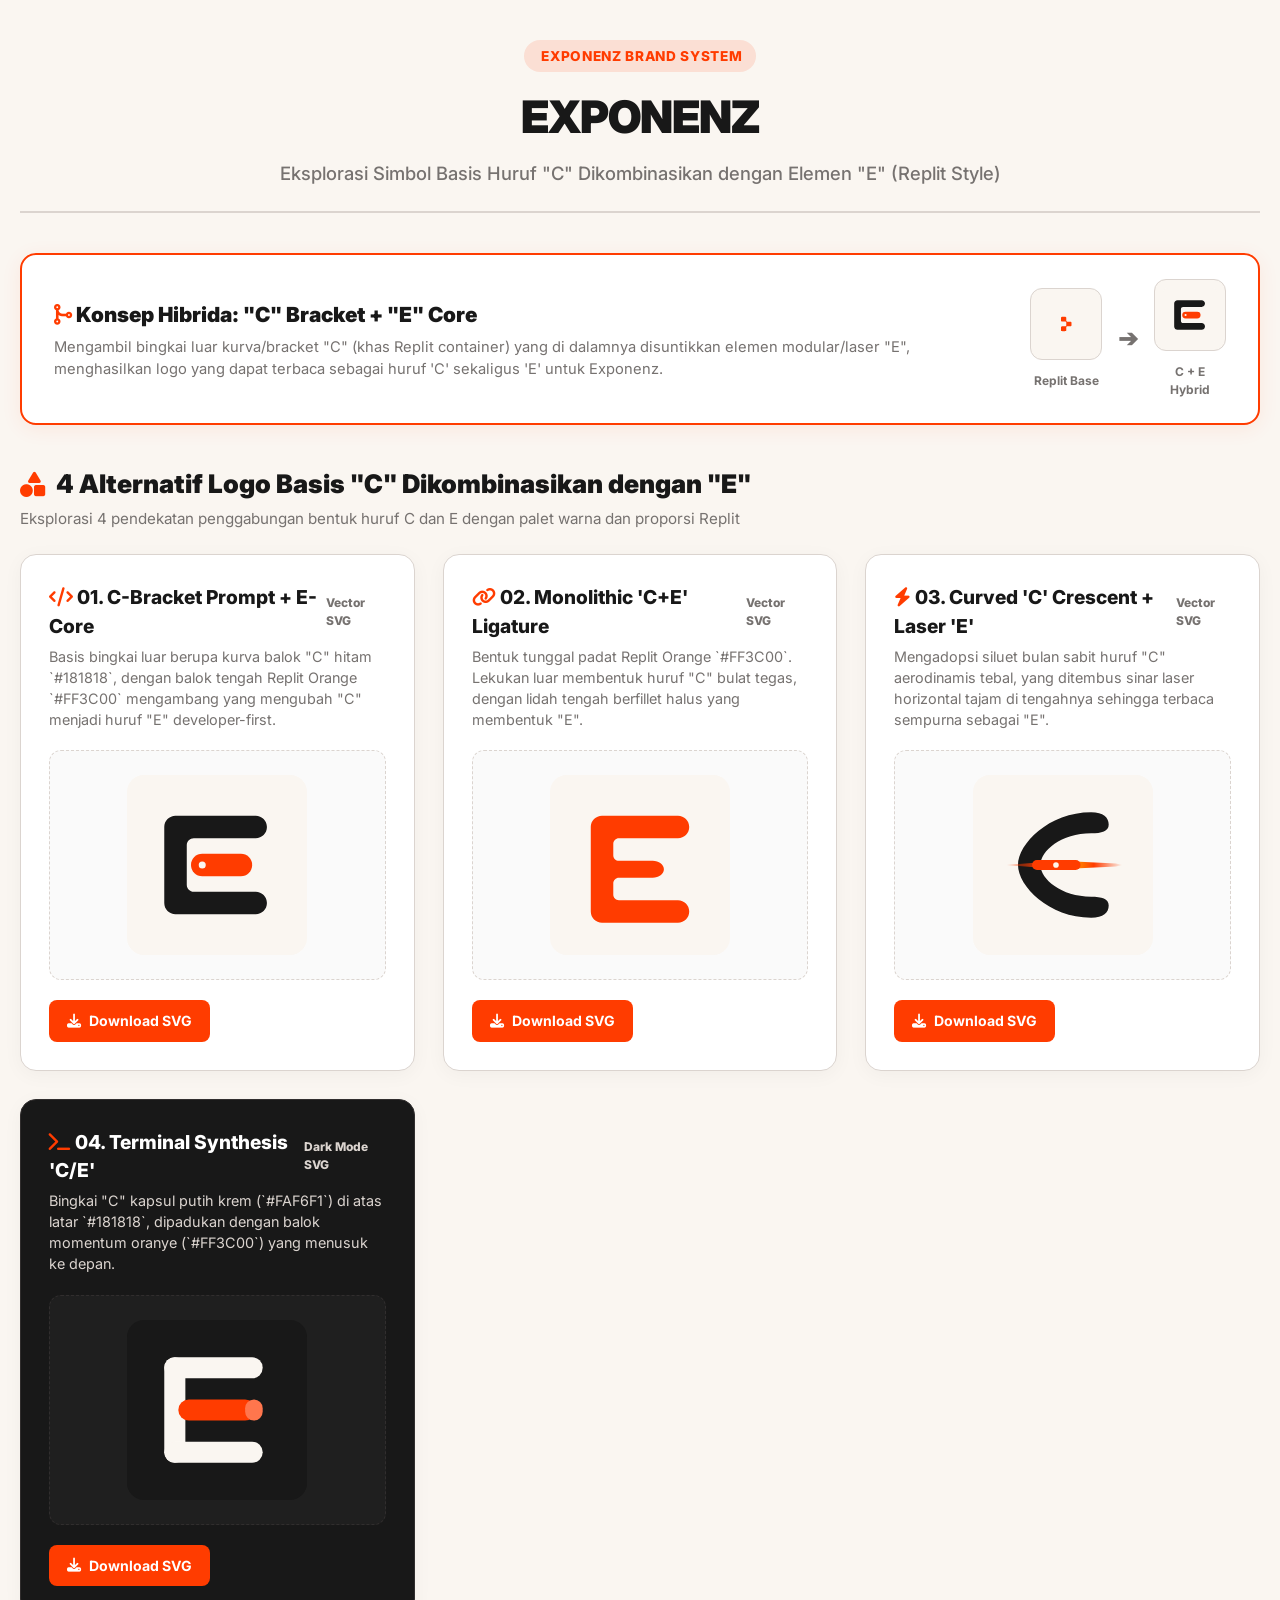
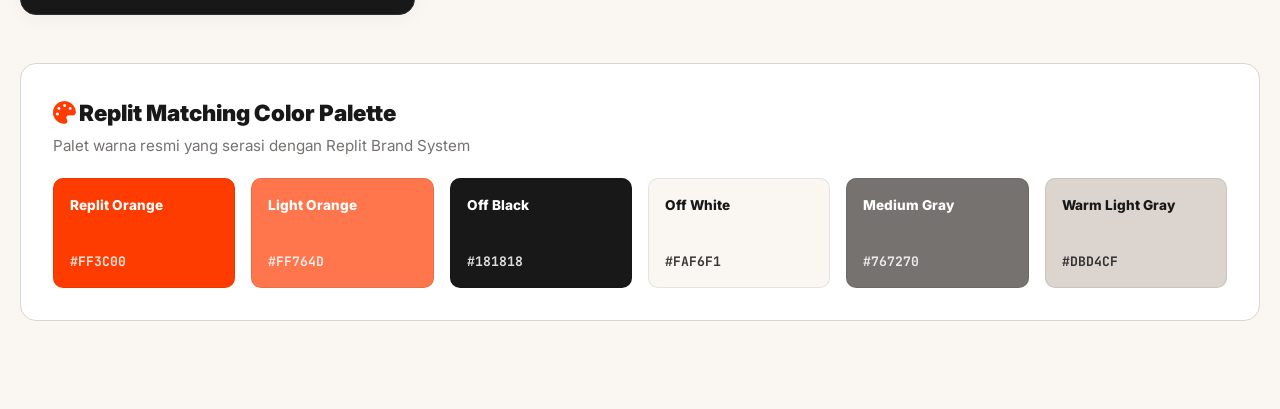
==== commit 04d108c2: "Add 4 C base combined with E logo alternatives" ====
--- a/design/exponenz-brand/preview.html
+++ b/design/exponenz-brand/preview.html
@@ -3,7 +3,7 @@
 <head>
     <meta charset="UTF-8">
     <meta name="viewport" content="width=device-width, initial-scale=1.0">
-    <title>EXPONENZ - Replit-Style Logo Exploration</title>
+    <title>EXPONENZ - 'C' Base Combined with 'E' Logo Exploration</title>
     <link rel="preconnect" href="https://fonts.googleapis.com">
     <link rel="preconnect" href="https://fonts.gstatic.com" crossorigin>
     <link href="https://fonts.googleapis.com/css2?family=Inter:wght@400;600;700;800;900&family=JetBrains+Mono:wght@600;800&display=swap" rel="stylesheet">
@@ -71,7 +71,7 @@
             font-weight: 500;
         }
 
-        /* DNA Comparison Banner */
+        /* DNA Banner */
         .dna-banner {
             background: var(--white);
             border: 2px solid var(--orange);
@@ -100,7 +100,7 @@
         .dna-visuals {
             display: flex;
             align-items: center;
-            gap: 20px;
+            gap: 16px;
         }
 
         .dna-box {
@@ -284,108 +284,108 @@
         <header>
             <div class="badge"><i class="fa-solid fa-sparkles"></i> EXPONENZ BRAND SYSTEM</div>
             <h1>EXPONENZ</h1>
-            <p class="subtitle">Eksplorasi Logo Bentuk 'E' dengan Pure Style &amp; Geometry Modular Replit</p>
+            <p class="subtitle">Eksplorasi Simbol Basis Huruf "C" Dikombinasikan dengan Elemen "E" (Replit Style)</p>
         </header>
 
-        <!-- DNA COMPARISON BANNER -->
+        <!-- DNA CONCEPT BANNER -->
         <div class="dna-banner">
             <div class="dna-info">
-                <h3><i class="fa-solid fa-dna" style="color: #FF3C00;"></i> Pure Replit Design Language Alignment</h3>
-                <p>Mengadopsi bentuk balok modular sudut tumpul (squircle/capsule pill radius), fillet interior terpadu, dan palet warna resmi Replit (#FF3C00 &amp; #181818).</p>
+                <h3><i class="fa-solid fa-code-merge" style="color: #FF3C00;"></i> Konsep Hibrida: "C" Bracket + "E" Core</h3>
+                <p>Mengambil bingkai luar kurva/bracket "C" (khas Replit container) yang di dalamnya disuntikkan elemen modular/laser "E", menghasilkan logo yang dapat terbaca sebagai huruf 'C' sekaligus 'E' untuk Exponenz.</p>
             </div>
             <div class="dna-visuals">
                 <div class="dna-box">
                     <img src="../replit-brand/Logo%20Kit/Replit%20Primary%20Logo/Replit%20Symbol/Replit-Logo-Symbol.svg" alt="Replit Logo Original">
-                    <span>Replit Original</span>
+                    <span>Replit Base</span>
                 </div>
                 <div style="font-size: 1.5rem; color: var(--medium-gray); font-weight: 900;">➔</div>
                 <div class="dna-box">
-                    <img src="./alternatives/Alt-1-Replit-Modular-E.svg" alt="Exponenz E Style">
-                    <span>Exponenz 'E'</span>
+                    <img src="./alternatives/Alt-1-CE-Prompt-Bracket.svg" alt="Exponenz C+E">
+                    <span>C + E Hybrid</span>
                 </div>
             </div>
         </div>
 
-        <!-- 4 REPLIT-STYLE 'E' ALTERNATIVES -->
+        <!-- 4 C + E HYBRID ALTERNATIVES -->
         <div class="section-header">
-            <h2><i class="fa-solid fa-shapes" style="color: #FF3C00;"></i> 4 Alternatif Logo 'E' Berbasis Style Replit</h2>
-            <p>Bentuk huruf 'E' yang dirancang menggunakan modul balok sudut tumpul khas arsitektur identitas Replit</p>
+            <h2><i class="fa-solid fa-shapes" style="color: #FF3C00;"></i> 4 Alternatif Logo Basis "C" Dikombinasikan dengan "E"</h2>
+            <p>Eksplorasi 4 pendekatan penggabungan bentuk huruf C dan E dengan palet warna dan proporsi Replit</p>
         </div>
 
         <div class="grid">
-            <!-- REPLIT ALT 1: MODULAR CONNECTED E -->
+            <!-- ALT 1: C BRACKET + FLOATING ORANGE E-BAR -->
             <div class="card">
                 <div>
                     <div class="card-header">
                         <div class="card-title">
-                            <span><i class="fa-solid fa-cube" style="color: #FF3C00;"></i> 01. Replit Modular 'E' (Monolith)</span>
+                            <span><i class="fa-solid fa-code" style="color: #FF3C00;"></i> 01. C-Bracket Prompt + E-Core</span>
                             <span style="font-size: 0.75rem; color: var(--medium-gray);">Vector SVG</span>
                         </div>
-                        <p class="card-desc">Bentuk huruf 'E' monolitik dengan batang vertikal yang menyambung mulus ke 3 lengan balok horizontal berujung kapsul tumpul khas Replit.</p>
+                        <p class="card-desc">Basis bingkai luar berupa kurva balok "C" hitam `#181818`, dengan balok tengah Replit Orange `#FF3C00` mengambang yang mengubah "C" menjadi huruf "E" developer-first.</p>
                     </div>
                     <div class="logo-preview-box">
-                        <img src="./alternatives/Alt-1-Replit-Modular-E.svg" alt="Alt 1 Replit Modular E">
-                    </div>
-                </div>
-                <div>
-                    <a href="./alternatives/Alt-1-Replit-Modular-E.svg" download class="btn-download"><i class="fa-solid fa-download"></i> Download SVG</a>
-                </div>
-            </div>
-
-            <!-- REPLIT ALT 2: 3-BRICK STACK -->
+                        <img src="./alternatives/Alt-1-CE-Prompt-Bracket.svg" alt="Alt 1 CE Prompt Bracket">
+                    </div>
+                </div>
+                <div>
+                    <a href="./alternatives/Alt-1-CE-Prompt-Bracket.svg" download class="btn-download"><i class="fa-solid fa-download"></i> Download SVG</a>
+                </div>
+            </div>
+
+            <!-- ALT 2: MONOLITHIC C + E HYBRID -->
             <div class="card">
                 <div>
                     <div class="card-header">
                         <div class="card-title">
-                            <span><i class="fa-solid fa-cubes-stacked" style="color: #FF3C00;"></i> 02. Replit 3-Brick Architecture</span>
+                            <span><i class="fa-solid fa-link" style="color: #FF3C00;"></i> 02. Monolithic 'C+E' Ligature</span>
                             <span style="font-size: 0.75rem; color: var(--medium-gray);">Vector SVG</span>
                         </div>
-                        <p class="card-desc">3 balok kapsul modular Replit terpisah yang diposisikan horizontal dengan tulang jangkar hitam `#181818` serta titik code prompt putih.</p>
+                        <p class="card-desc">Bentuk tunggal padat Replit Orange `#FF3C00`. Lekukan luar membentuk huruf "C" bulat tegas, dengan lidah tengah berfillet halus yang membentuk "E".</p>
                     </div>
                     <div class="logo-preview-box">
-                        <img src="./alternatives/Alt-2-Replit-Brick-Stack.svg" alt="Alt 2 Replit Brick Stack">
-                    </div>
-                </div>
-                <div>
-                    <a href="./alternatives/Alt-2-Replit-Brick-Stack.svg" download class="btn-download"><i class="fa-solid fa-download"></i> Download SVG</a>
-                </div>
-            </div>
-
-            <!-- REPLIT ALT 3: SEAMLESS RIBBON E -->
+                        <img src="./alternatives/Alt-2-CE-Monolithic-Orange.svg" alt="Alt 2 CE Monolithic Orange">
+                    </div>
+                </div>
+                <div>
+                    <a href="./alternatives/Alt-2-CE-Monolithic-Orange.svg" download class="btn-download"><i class="fa-solid fa-download"></i> Download SVG</a>
+                </div>
+            </div>
+
+            <!-- ALT 3: CURVED C CRESCENT + LASER E -->
             <div class="card">
                 <div>
                     <div class="card-header">
                         <div class="card-title">
-                            <span><i class="fa-solid fa-bezier-curve" style="color: #FF3C00;"></i> 03. Seamless Fillet Ribbon 'E'</span>
+                            <span><i class="fa-solid fa-bolt" style="color: #FF3C00;"></i> 03. Curved 'C' Crescent + Laser 'E'</span>
                             <span style="font-size: 0.75rem; color: var(--medium-gray);">Vector SVG</span>
                         </div>
-                        <p class="card-desc">Menggunakan kurva kalkulasi presisi Replit dengan radius fillet interior yang halus, membentuk huruf 'E' yang sangat harmonis dan solid.</p>
+                        <p class="card-desc">Mengadopsi siluet bulan sabit huruf "C" aerodinamis tebal, yang ditembus sinar laser horizontal tajam di tengahnya sehingga terbaca sempurna sebagai "E".</p>
                     </div>
                     <div class="logo-preview-box">
-                        <img src="./alternatives/Alt-3-Replit-Ribbon-E.svg" alt="Alt 3 Replit Ribbon E">
-                    </div>
-                </div>
-                <div>
-                    <a href="./alternatives/Alt-3-Replit-Ribbon-E.svg" download class="btn-download"><i class="fa-solid fa-download"></i> Download SVG</a>
-                </div>
-            </div>
-
-            <!-- REPLIT ALT 4: TERMINAL STEPPED E DARK -->
+                        <img src="./alternatives/Alt-3-CE-Curved-Laser.svg" alt="Alt 3 CE Curved Laser">
+                    </div>
+                </div>
+                <div>
+                    <a href="./alternatives/Alt-3-CE-Curved-Laser.svg" download class="btn-download"><i class="fa-solid fa-download"></i> Download SVG</a>
+                </div>
+            </div>
+
+            <!-- ALT 4: 3-TIER TERMINAL SYNTHESIS -->
             <div class="card dark-theme">
                 <div>
                     <div class="card-header">
                         <div class="card-title">
-                            <span><i class="fa-solid fa-terminal" style="color: #FF3C00;"></i> 04. Terminal Stepped 'E' (Dark)</span>
+                            <span><i class="fa-solid fa-terminal" style="color: #FF3C00;"></i> 04. Terminal Synthesis 'C/E'</span>
                             <span style="font-size: 0.75rem; color: var(--warm-light-gray);">Dark Mode SVG</span>
                         </div>
-                        <p class="card-desc">Edisi Dark Mode Terminal: Menggabungkan balok Replit dengan balok tengah beraksen terang `#FF764D` yang melambangkan momentum eksponensial.</p>
+                        <p class="card-desc">Bingkai "C" kapsul putih krem (`#FAF6F1`) di atas latar `#181818`, dipadukan dengan balok momentum oranye (`#FF3C00`) yang menusuk ke depan.</p>
                     </div>
                     <div class="logo-preview-box">
-                        <img src="./alternatives/Alt-4-Replit-Stepped-E-Dark.svg" alt="Alt 4 Replit Stepped E Dark">
-                    </div>
-                </div>
-                <div>
-                    <a href="./alternatives/Alt-4-Replit-Stepped-E-Dark.svg" download class="btn-download"><i class="fa-solid fa-download"></i> Download SVG</a>
+                        <img src="./alternatives/Alt-4-CE-Terminal-Synthesis.svg" alt="Alt 4 CE Terminal Synthesis">
+                    </div>
+                </div>
+                <div>
+                    <a href="./alternatives/Alt-4-CE-Terminal-Synthesis.svg" download class="btn-download"><i class="fa-solid fa-download"></i> Download SVG</a>
                 </div>
             </div>
         </div>
